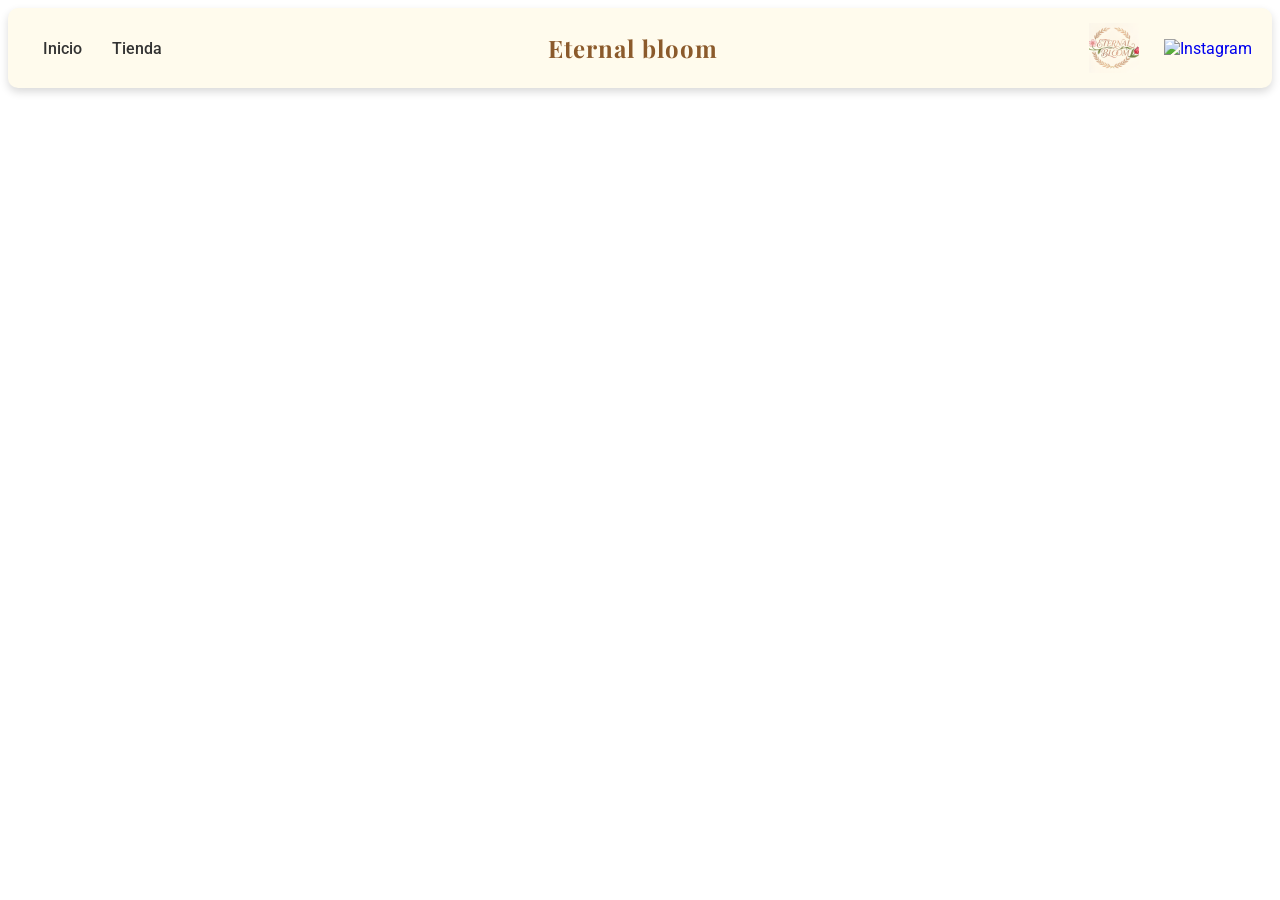
==== index.html @ 95a89d0c "Agregar estructura de navegación y estilos para la página principal" ====
<!DOCTYPE html>
<html lang="en">
<head>
    <meta charset="UTF-8">
    <meta name="viewport" content="width=device-width, initial-scale=1.0">
    <title>Document</title>
    <link href="https://fonts.googleapis.com/css2?family=Roboto:wght@400;500&family=Playfair+Display:wght@600;700&display=swap" rel="stylesheet">
    <link rel="stylesheet" href="Styles/indexStyles.css">
</head>
<body>
    <nav class="navbar">
        <div class="nav-left">
            <a href="#home" class="nav-btn">Inicio</a>
            <a href="#shop" class="nav-btn">Tienda</a>
        </div>
        <div class="nav-branding">
            <h1 class="brand-name">Eternal bloom</h1>
        </div>
        <div class="nav-right">
            <img src="/Images/logo eternal bloom.png" alt="Logo" class="logo">
            <a href="https://www.instagram.com/eternal_bloom.ec" class="instagram-link" target="_blank"><img src="https://cdn-icons-png.flaticon.com/512/2111/2111463.png" alt="Instagram" class="instagram-icon"></a>
        </div>
    </nav>
</body>
</html>
---- Styles/indexStyles.css ----
.navbar {
    display: flex;
    justify-content: space-between;
    align-items: center;
    padding: 15px 20px;
    background-color: rgb(255, 251, 237);
    border-radius: 10px;
    box-shadow: 0 4px 8px rgba(0, 0, 0, 0.15);
    font-family: 'Roboto', sans-serif;
}

.nav-left {
    display: flex;
    align-items: center;
}

.nav-branding {
    display: flex;
    align-items: center;
    justify-content: center;
    flex: 1;
}

.brand-name {
    font-family: 'Playfair Display', serif;
    color: #8B5A2B;
    font-size: 24px;
    font-weight: 700;
    margin: 0;
    letter-spacing: 1px;
}

.nav-right {
    display: flex;
    align-items: center;
}

.nav-btn {
    margin: 0 15px;
    text-decoration: none;
    color: #333;
    font-weight: 500;
    font-size: 16px;
    transition: color 0.3s;
}

.nav-btn:hover {
    color: #007bff;
}

.logo {
    height: 50px;
    margin-right: 15px;
}

.instagram-link {
    text-decoration: none;
    margin-left: 10px;
}

.instagram-icon {
    height: 24px;
    transition: opacity 0.3s;
}

.instagram-link:hover .instagram-icon {
    opacity: 0.7;
}
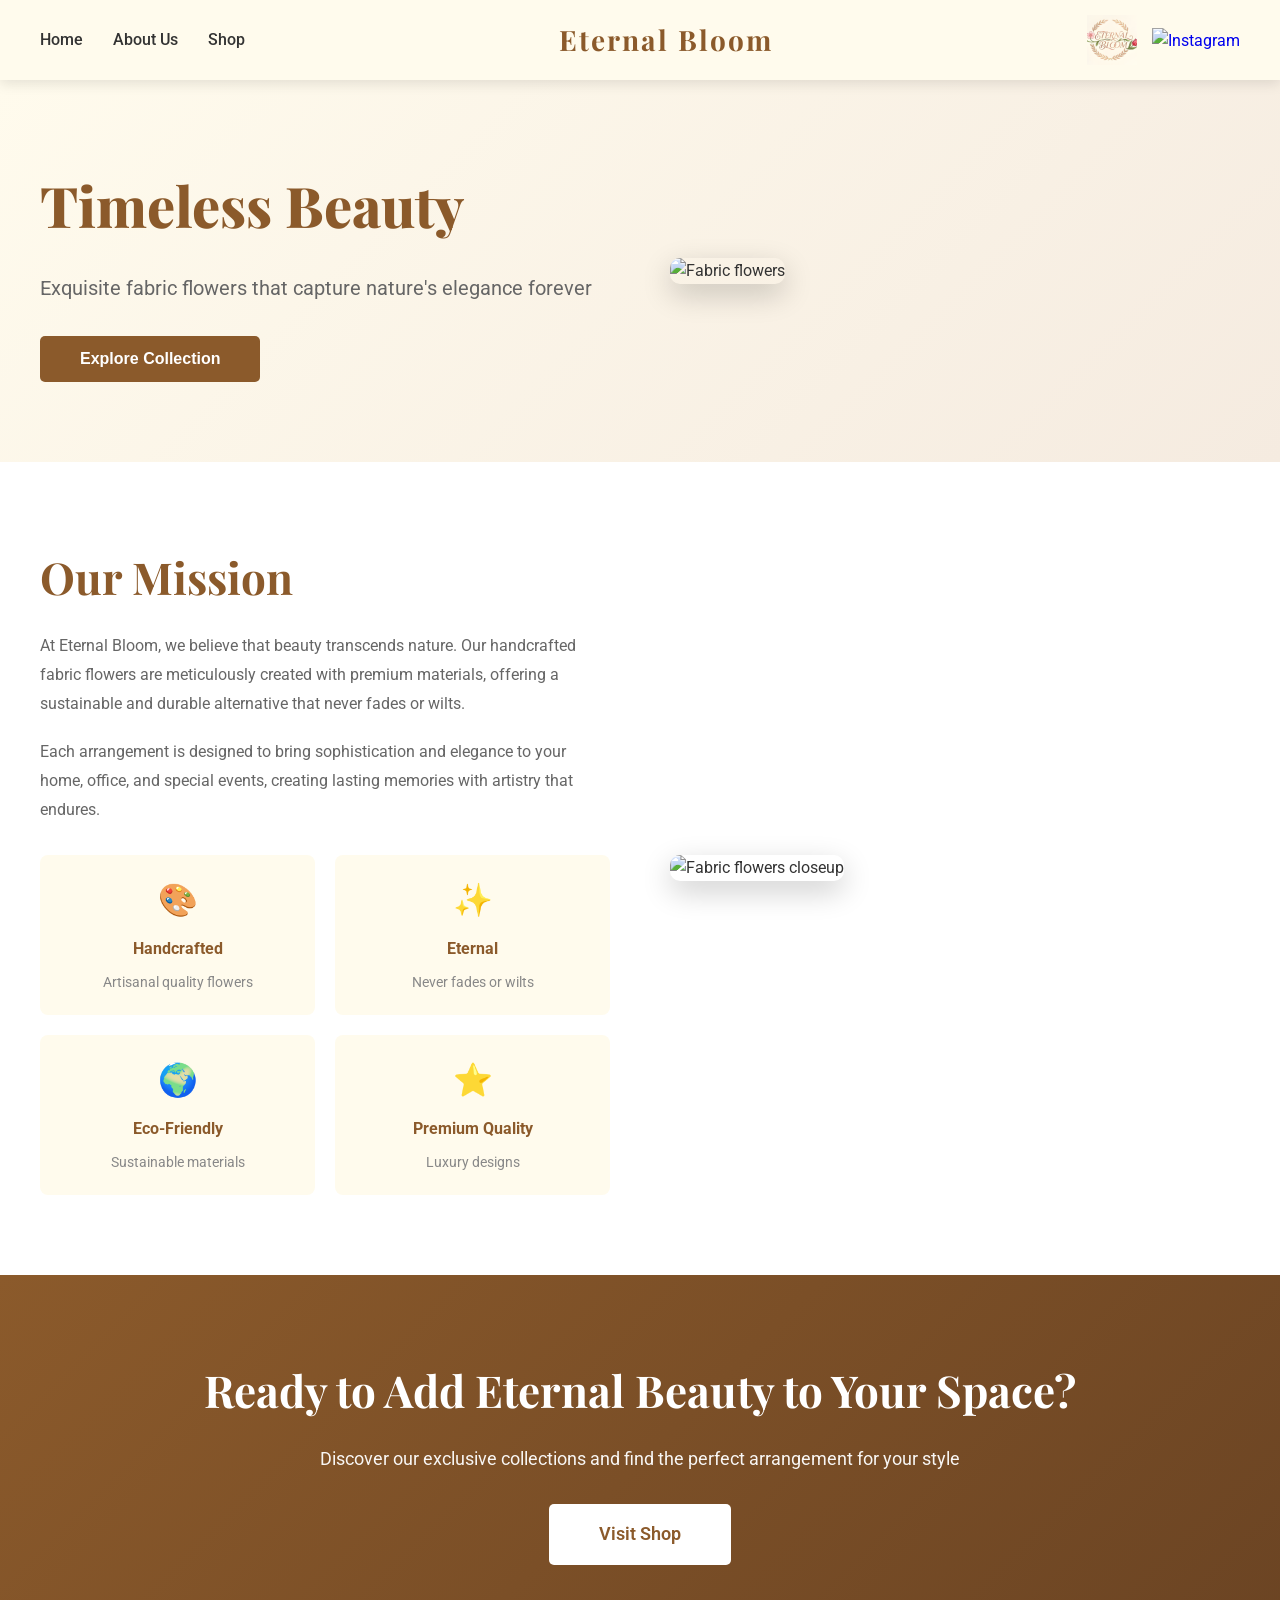
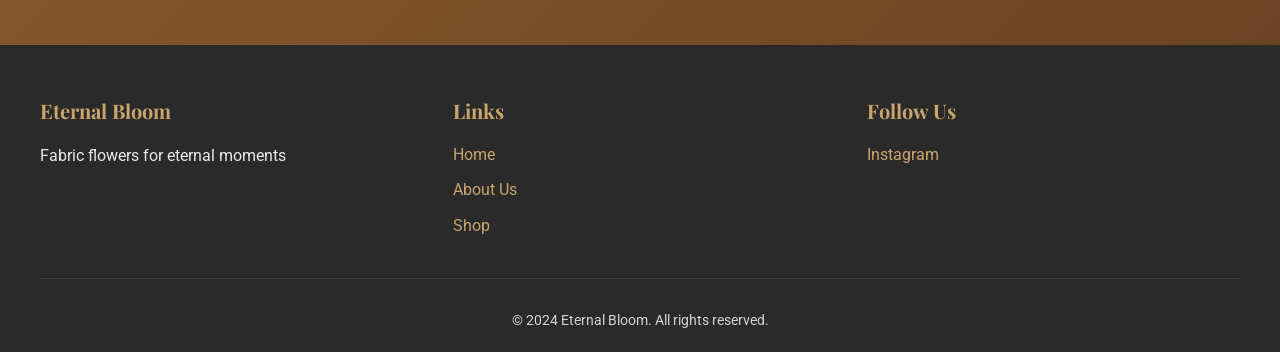
==== commit d16507c8: "Add Eternal Bloom website with fabric flowers" ====
--- a/index.html
+++ b/index.html
@@ -1,17 +1,19 @@
 <!DOCTYPE html>
-<html lang="en">
+<html lang="es">
 <head>
     <meta charset="UTF-8">
     <meta name="viewport" content="width=device-width, initial-scale=1.0">
-    <title>Document</title>
-    <link href="https://fonts.googleapis.com/css2?family=Roboto:wght@400;500&family=Playfair+Display:wght@600;700&display=swap" rel="stylesheet">
+    <title>Eternal Bloom - Fabric Flowers</title>
+    <link href="https://fonts.googleapis.com/css2?family=Roboto:wght@300;400;500;700&family=Playfair+Display:wght@600;700;800&display=swap" rel="stylesheet">
     <link rel="stylesheet" href="Styles/indexStyles.css">
 </head>
 <body>
+    <!-- Navigation -->
     <nav class="navbar">
         <div class="nav-left">
-            <a href="#home" class="nav-btn">Inicio</a>
-            <a href="#shop" class="nav-btn">Tienda</a>
+            <a href="#home" class="nav-btn">Home</a>
+            <a href="#about" class="nav-btn">About Us</a>
+            <a href="#shop" class="nav-btn">Shop</a>
         </div>
         <div class="nav-branding">
             <h1 class="brand-name">Eternal bloom</h1>
@@ -21,5 +23,87 @@
             <a href="https://www.instagram.com/eternal_bloom.ec" class="instagram-link" target="_blank"><img src="https://cdn-icons-png.flaticon.com/512/2111/2111463.png" alt="Instagram" class="instagram-icon"></a>
         </div>
     </nav>
+
+    <!-- Hero Section -->
+    <section id="home" class="hero">
+        <div class="hero-content">
+            <h2 class="hero-title">Timeless Beauty</h2>
+            <p class="hero-subtitle">Exquisite fabric flowers that capture nature's elegance forever</p>
+            <button class="cta-button">Explore Collection</button>
+        </div>
+        <div class="hero-image">
+            <img src="https://thumbs.dreamstime.com/b/flores-eternas-peque%C3%B1o-ramo-feliz-todos-los-d%C3%ADas-inmortales-ramos-de-azules-y-blancas-con-perlas-aisladas-fondo-blanco-243367263.jpg" alt="Fabric flowers">
+        </div>
+    </section>
+
+    <!-- About Section -->
+    <section id="about" class="about">
+        <div class="about-content">
+            <div class="about-text">
+                <h2>Our Mission</h2>
+                <p>At Eternal Bloom, we believe that beauty transcends nature. Our handcrafted fabric flowers are meticulously created with premium materials, offering a sustainable and durable alternative that never fades or wilts.</p>
+                <p>Each arrangement is designed to bring sophistication and elegance to your home, office, and special events, creating lasting memories with artistry that endures.</p>
+                <div class="features-grid">
+                    <div class="feature-item">
+                        <span class="feature-icon">🎨</span>
+                        <h4>Handcrafted</h4>
+                        <p>Artisanal quality flowers</p>
+                    </div>
+                    <div class="feature-item">
+                        <span class="feature-icon">✨</span>
+                        <h4>Eternal</h4>
+                        <p>Never fades or wilts</p>
+                    </div>
+                    <div class="feature-item">
+                        <span class="feature-icon">🌍</span>
+                        <h4>Eco-Friendly</h4>
+                        <p>Sustainable materials</p>
+                    </div>
+                    <div class="feature-item">
+                        <span class="feature-icon">⭐</span>
+                        <h4>Premium Quality</h4>
+                        <p>Luxury designs</p>
+                    </div>
+                </div>
+            </div>
+            <div class="about-image">
+                <img src="https://http2.mlstatic.com/D_NQ_NP_805220-MLA95838621121_102025-O.webp" alt="Fabric flowers closeup">
+            </div>
+        </div>
+    </section>
+
+    <!-- CTA Section -->
+    <section class="cta-section">
+        <div class="cta-content">
+            <h2>Ready to Add Eternal Beauty to Your Space?</h2>
+            <p>Discover our exclusive collections and find the perfect arrangement for your style</p>
+            <a href="#shop" class="cta-button-large">Visit Shop</a>
+        </div>
+    </section>
+
+    <!-- Footer -->
+    <footer class="footer">
+        <div class="footer-content">
+            <div class="footer-section">
+                <h4>Eternal Bloom</h4>
+                <p>Fabric flowers for eternal moments</p>
+            </div>
+            <div class="footer-section">
+                <h4>Links</h4>
+                <ul>
+                    <li><a href="#home">Home</a></li>
+                    <li><a href="#about">About Us</a></li>
+                    <li><a href="#shop">Shop</a></li>
+                </ul>
+            </div>
+            <div class="footer-section">
+                <h4>Follow Us</h4>
+                <a href="https://www.instagram.com/eternal_bloom.ec" target="_blank">Instagram</a>
+            </div>
+        </div>
+        <div class="footer-bottom">
+            <p>&copy; 2024 Eternal Bloom. All rights reserved.</p>
+        </div>
+    </footer>
 </body>
 </html>
--- a/Styles/indexStyles.css
+++ b/Styles/indexStyles.css
@@ -1,68 +1,484 @@
+* {
+    margin: 0;
+    padding: 0;
+    box-sizing: border-box;
+}
+
+body {
+    font-family: 'Roboto', sans-serif;
+    line-height: 1.6;
+    color: #333;
+    overflow-x: hidden;
+}
+
+/* Navegación */
 .navbar {
     display: flex;
     justify-content: space-between;
     align-items: center;
-    padding: 15px 20px;
+    padding: 15px 40px;
     background-color: rgb(255, 251, 237);
-    border-radius: 10px;
-    box-shadow: 0 4px 8px rgba(0, 0, 0, 0.15);
+    box-shadow: 0 4px 12px rgba(0, 0, 0, 0.1);
     font-family: 'Roboto', sans-serif;
+    position: sticky;
+    top: 0;
+    z-index: 100;
 }
 
 .nav-left {
     display: flex;
     align-items: center;
-}
-
-.nav-branding {
-    display: flex;
-    align-items: center;
-    justify-content: center;
-    flex: 1;
-}
-
-.brand-name {
-    font-family: 'Playfair Display', serif;
-    color: #8B5A2B;
-    font-size: 24px;
-    font-weight: 700;
-    margin: 0;
-    letter-spacing: 1px;
+    gap: 30px;
 }
 
 .nav-right {
     display: flex;
     align-items: center;
+    gap: 15px;
 }
 
 .nav-btn {
-    margin: 0 15px;
     text-decoration: none;
     color: #333;
     font-weight: 500;
     font-size: 16px;
-    transition: color 0.3s;
+    transition: all 0.3s ease;
+    position: relative;
 }
 
 .nav-btn:hover {
-    color: #007bff;
+    color: #8B5A2B;
+}
+
+.nav-btn::after {
+    content: '';
+    position: absolute;
+    bottom: -3px;
+    left: 0;
+    width: 0;
+    height: 2px;
+    background-color: #8B5A2B;
+    transition: width 0.3s ease;
+}
+
+.nav-btn:hover::after {
+    width: 100%;
 }
 
 .logo {
     height: 50px;
-    margin-right: 15px;
+    transition: transform 0.3s ease;
+}
+
+.logo:hover {
+    transform: scale(1.05);
+}
+
+.nav-branding {
+    display: flex;
+    align-items: center;
+    justify-content: center;
+    flex: 1;
+}
+
+.brand-name {
+    font-family: 'Playfair Display', serif;
+    color: #8B5A2B;
+    font-size: 28px;
+    font-weight: 700;
+    margin: 0;
+    letter-spacing: 2px;
+    text-transform: capitalize;
 }
 
 .instagram-link {
     text-decoration: none;
-    margin-left: 10px;
+    display: flex;
+    align-items: center;
+    justify-content: center;
 }
 
 .instagram-icon {
     height: 24px;
-    transition: opacity 0.3s;
+    transition: transform 0.3s ease;
 }
 
 .instagram-link:hover .instagram-icon {
-    opacity: 0.7;
+    transform: scale(1.2) rotate(5deg);
+}
+
+/* Sección Hero */
+.hero {
+    display: flex;
+    align-items: center;
+    justify-content: space-between;
+    padding: 80px 40px;
+    background: linear-gradient(135deg, rgb(255, 251, 237) 0%, #f5ebe0 100%);
+    gap: 60px;
+}
+
+.hero-content {
+    flex: 1;
+    animation: fadeInUp 1s ease;
+}
+
+.hero-title {
+    font-family: 'Playfair Display', serif;
+    font-size: 56px;
+    color: #8B5A2B;
+    margin-bottom: 20px;
+    font-weight: 800;
+}
+
+.hero-subtitle {
+    font-size: 20px;
+    color: #666;
+    margin-bottom: 30px;
+    line-height: 1.8;
+}
+
+.cta-button {
+    padding: 14px 40px;
+    background-color: #8B5A2B;
+    color: white;
+    border: none;
+    border-radius: 5px;
+    font-size: 16px;
+    font-weight: 600;
+    cursor: pointer;
+    transition: all 0.3s ease;
+}
+
+.cta-button:hover {
+    background-color: #6b4423;
+    transform: translateY(-2px);
+    box-shadow: 0 8px 16px rgba(139, 90, 43, 0.3);
+}
+
+.hero-image {
+    flex: 1;
+    animation: fadeInRight 1s ease;
+}
+
+.hero-image img {
+    width: 100%;
+    border-radius: 10px;
+    box-shadow: 0 10px 30px rgba(0, 0, 0, 0.2);
+}
+
+/* Sección Acerca De */
+.about {
+    padding: 80px 40px;
+    background-color: #fff;
+}
+
+.about-content {
+    display: flex;
+    align-items: center;
+    gap: 60px;
+    max-width: 1200px;
+    margin: 0 auto;
+}
+
+.about-text {
+    flex: 1;
+}
+
+.about-text h2 {
+    font-family: 'Playfair Display', serif;
+    font-size: 44px;
+    color: #8B5A2B;
+    margin-bottom: 20px;
+}
+
+.about-text p {
+    font-size: 16px;
+    color: #666;
+    margin-bottom: 20px;
+    line-height: 1.8;
+}
+
+.features-grid {
+    display: grid;
+    grid-template-columns: repeat(2, 1fr);
+    gap: 20px;
+    margin-top: 30px;
+}
+
+.feature-item {
+    padding: 20px;
+    background-color: rgb(255, 251, 237);
+    border-radius: 8px;
+    text-align: center;
+    transition: all 0.3s ease;
+}
+
+.feature-item:hover {
+    transform: translateY(-5px);
+    box-shadow: 0 8px 16px rgba(139, 90, 43, 0.1);
+}
+
+.feature-icon {
+    font-size: 32px;
+    display: block;
+    margin-bottom: 10px;
+}
+
+.feature-item h4 {
+    color: #8B5A2B;
+    margin-bottom: 8px;
+}
+
+.feature-item p {
+    font-size: 14px;
+    color: #888;
+    margin: 0;
+}
+
+.about-image {
+    flex: 1;
+}
+
+.about-image img {
+    width: 100%;
+    border-radius: 10px;
+    box-shadow: 0 10px 30px rgba(0, 0, 0, 0.2);
+}
+
+/* Sección Galería */
+.gallery-section {
+    padding: 80px 40px;
+    background: linear-gradient(135deg, rgb(255, 251, 237) 0%, #faf6f0 100%);
+}
+
+.section-title {
+    font-family: 'Playfair Display', serif;
+    font-size: 48px;
+    color: #8B5A2B;
+    text-align: center;
+    margin-bottom: 10px;
+}
+
+.section-subtitle {
+    text-align: center;
+    color: #888;
+    font-size: 18px;
+    margin-bottom: 50px;
+}
+
+.gallery-grid {
+    display: grid;
+    grid-template-columns: repeat(auto-fit, minmax(300px, 1fr));
+    gap: 30px;
+    max-width: 1200px;
+    margin: 0 auto;
+}
+
+.gallery-item {
+    position: relative;
+    overflow: hidden;
+    border-radius: 10px;
+    height: 300px;
+    cursor: pointer;
+    box-shadow: 0 5px 15px rgba(0, 0, 0, 0.1);
+}
+
+.gallery-item img {
+    width: 100%;
+    height: 100%;
+    object-fit: cover;
+    transition: transform 0.4s ease;
+}
+
+.gallery-item:hover img {
+    transform: scale(1.1);
+}
+
+.gallery-overlay {
+    position: absolute;
+    top: 0;
+    left: 0;
+    right: 0;
+    bottom: 0;
+    background: linear-gradient(135deg, rgba(139, 90, 43, 0.8), rgba(139, 90, 43, 0.6));
+    display: flex;
+    flex-direction: column;
+    align-items: center;
+    justify-content: center;
+    opacity: 0;
+    transition: opacity 0.4s ease;
+}
+
+.gallery-item:hover .gallery-overlay {
+    opacity: 1;
+}
+
+.gallery-overlay h3 {
+    color: white;
+    font-size: 24px;
+    margin-bottom: 10px;
+    font-family: 'Playfair Display', serif;
+}
+
+.gallery-overlay p {
+    color: rgba(255, 255, 255, 0.9);
+    font-size: 14px;
+}
+
+/* Sección CTA */
+.cta-section {
+    padding: 80px 40px;
+    background: linear-gradient(135deg, #8B5A2B 0%, #6b4423 100%);
+    text-align: center;
+    color: white;
+}
+
+.cta-content h2 {
+    font-family: 'Playfair Display', serif;
+    font-size: 44px;
+    margin-bottom: 20px;
+}
+
+.cta-content p {
+    font-size: 18px;
+    margin-bottom: 30px;
+    opacity: 0.95;
+}
+
+.cta-button-large {
+    display: inline-block;
+    padding: 16px 50px;
+    background-color: white;
+    color: #8B5A2B;
+    text-decoration: none;
+    border-radius: 5px;
+    font-weight: 600;
+    font-size: 18px;
+    transition: all 0.3s ease;
+}
+
+.cta-button-large:hover {
+    transform: translateY(-3px);
+    box-shadow: 0 10px 25px rgba(0, 0, 0, 0.3);
+}
+
+/* Footer */
+.footer {
+    background-color: #2a2a2a;
+    color: white;
+    padding: 50px 40px 20px;
+}
+
+.footer-content {
+    display: grid;
+    grid-template-columns: repeat(auto-fit, minmax(250px, 1fr));
+    gap: 40px;
+    max-width: 1200px;
+    margin: 0 auto 30px;
+}
+
+.footer-section h4 {
+    font-family: 'Playfair Display', serif;
+    font-size: 20px;
+    margin-bottom: 15px;
+    color: #c9a66c;
+}
+
+.footer-section p {
+    line-height: 1.8;
+    opacity: 0.9;
+}
+
+.footer-section ul {
+    list-style: none;
+}
+
+.footer-section ul li {
+    margin-bottom: 10px;
+}
+
+.footer-section a {
+    color: #c9a66c;
+    text-decoration: none;
+    transition: color 0.3s ease;
+}
+
+.footer-section a:hover {
+    color: #e8c9a0;
+}
+
+.footer-bottom {
+    text-align: center;
+    padding-top: 30px;
+    border-top: 1px solid #444;
+    opacity: 0.8;
+    font-size: 14px;
+}
+
+/* Animaciones */
+@keyframes fadeInUp {
+    from {
+        opacity: 0;
+        transform: translateY(30px);
+    }
+    to {
+        opacity: 1;
+        transform: translateY(0);
+    }
+}
+
+@keyframes fadeInRight {
+    from {
+        opacity: 0;
+        transform: translateX(30px);
+    }
+    to {
+        opacity: 1;
+        transform: translateX(0);
+    }
+}
+
+/* Responsive */
+@media (max-width: 768px) {
+    .navbar {
+        flex-wrap: wrap;
+        padding: 10px 20px;
+    }
+
+    .hero {
+        flex-direction: column;
+        padding: 40px 20px;
+    }
+
+    .hero-title {
+        font-size: 36px;
+    }
+
+    .hero-subtitle {
+        font-size: 16px;
+    }
+
+    .about-content {
+        flex-direction: column;
+    }
+
+    .features-grid {
+        grid-template-columns: 1fr;
+    }
+
+    .section-title {
+        font-size: 32px;
+    }
+
+    .gallery-grid {
+        grid-template-columns: 1fr;
+    }
+
+    .cta-content h2 {
+        font-size: 28px;
+    }
+
+    .footer-content {
+        grid-template-columns: 1fr;
+    }
 }
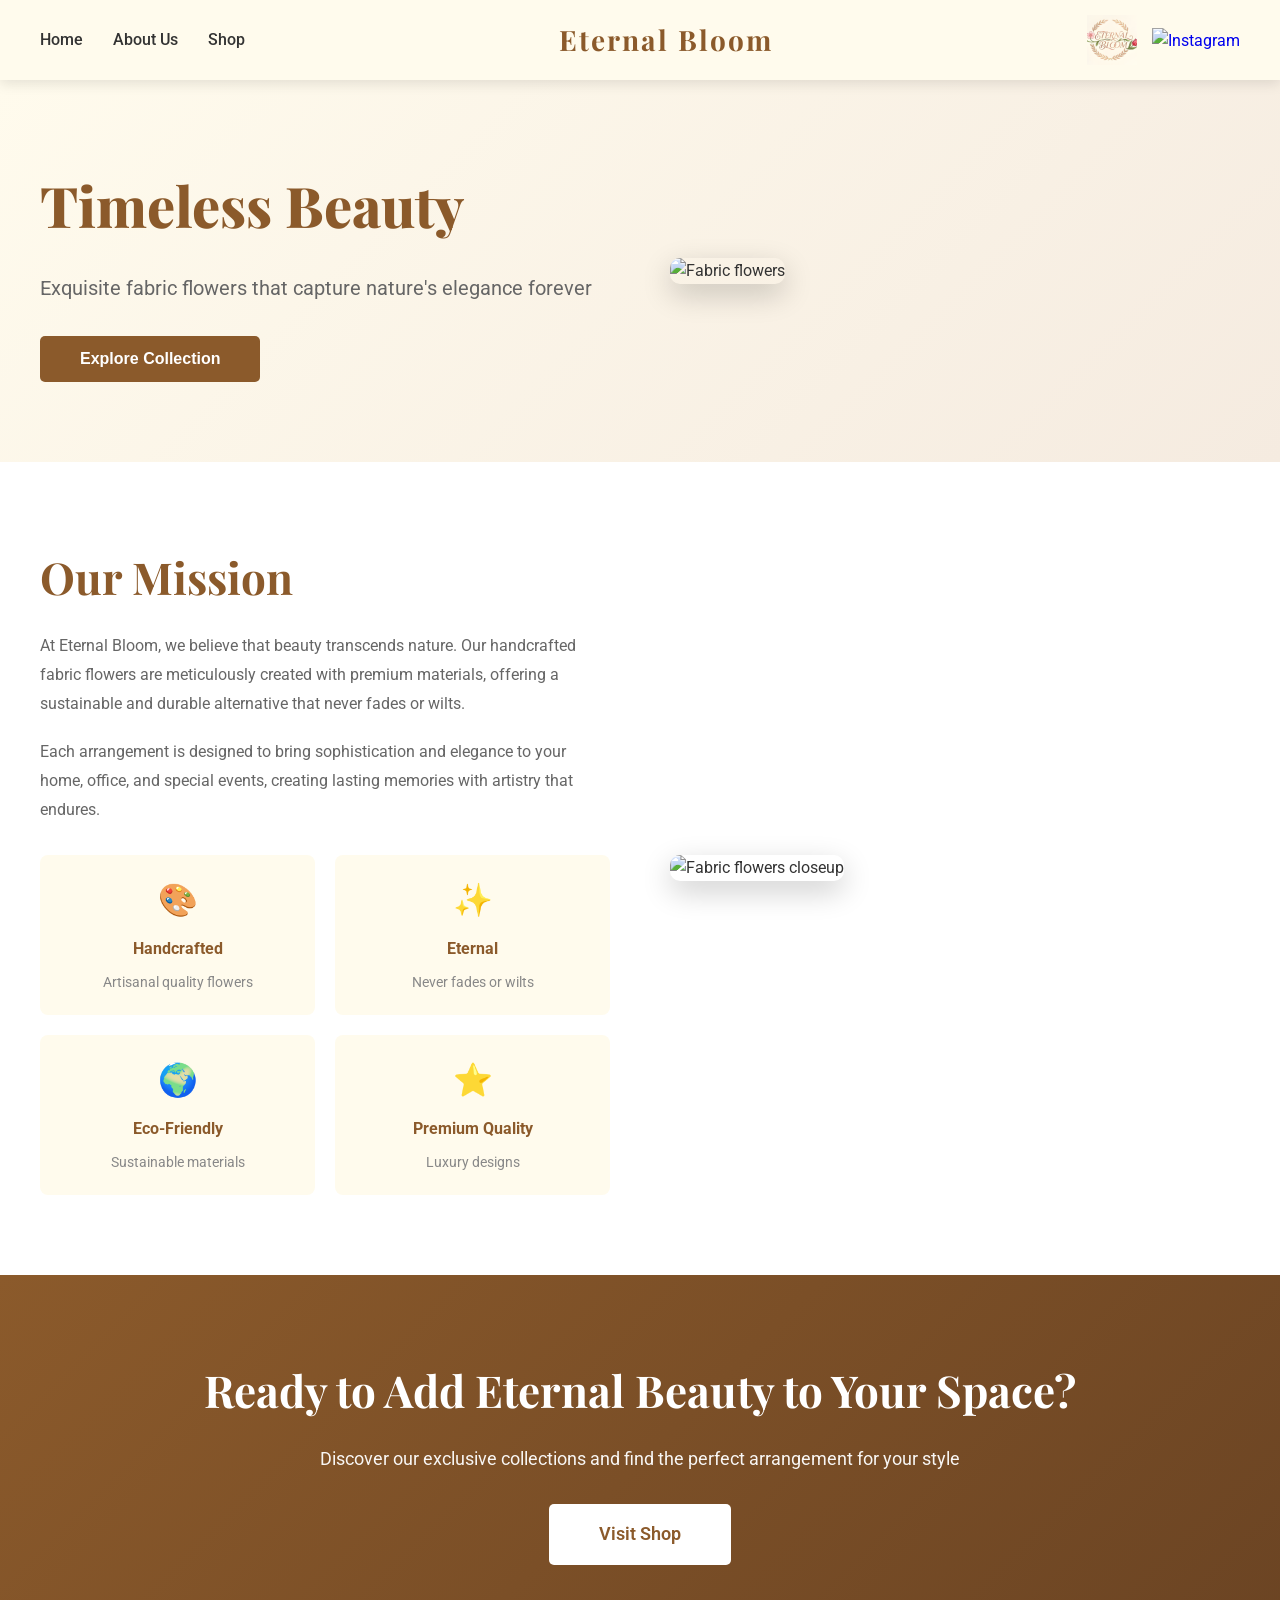
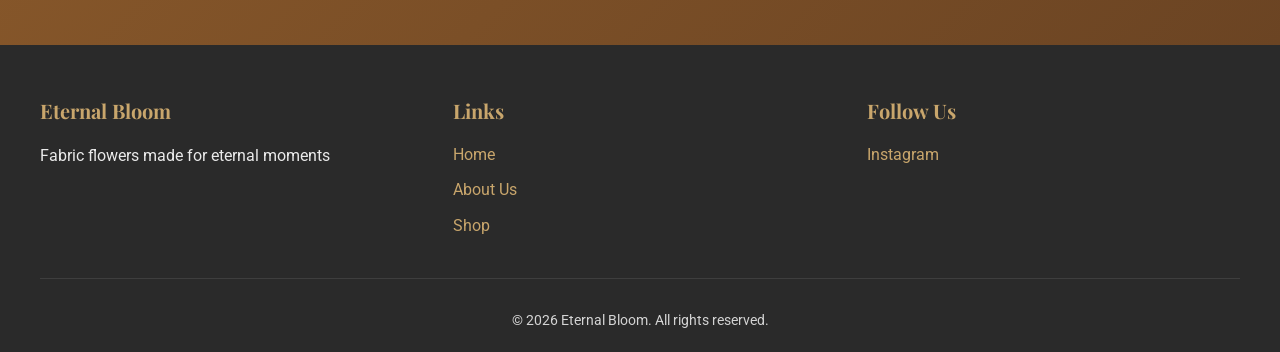
==== commit 6d4fbe4c: "Update favicon with logo" ====
--- a/index.html
+++ b/index.html
@@ -4,6 +4,7 @@
     <meta charset="UTF-8">
     <meta name="viewport" content="width=device-width, initial-scale=1.0">
     <title>Eternal Bloom - Fabric Flowers</title>
+    <link rel="icon" href="Images/logo eternal bloom.png" type="image/png">
     <link href="https://fonts.googleapis.com/css2?family=Roboto:wght@300;400;500;700&family=Playfair+Display:wght@600;700;800&display=swap" rel="stylesheet">
     <link rel="stylesheet" href="Styles/indexStyles.css">
 </head>
@@ -19,7 +20,7 @@
             <h1 class="brand-name">Eternal bloom</h1>
         </div>
         <div class="nav-right">
-            <img src="/Images/logo eternal bloom.png" alt="Logo" class="logo">
+            <img src="Images/logo eternal bloom.png" alt="Logo" class="logo">
             <a href="https://www.instagram.com/eternal_bloom.ec" class="instagram-link" target="_blank"><img src="https://cdn-icons-png.flaticon.com/512/2111/2111463.png" alt="Instagram" class="instagram-icon"></a>
         </div>
     </nav>
@@ -86,7 +87,7 @@
         <div class="footer-content">
             <div class="footer-section">
                 <h4>Eternal Bloom</h4>
-                <p>Fabric flowers for eternal moments</p>
+                <p>Fabric flowers made for eternal moments</p>
             </div>
             <div class="footer-section">
                 <h4>Links</h4>
@@ -102,7 +103,7 @@
             </div>
         </div>
         <div class="footer-bottom">
-            <p>&copy; 2024 Eternal Bloom. All rights reserved.</p>
+            <p>&copy; 2026 Eternal Bloom. All rights reserved.</p>
         </div>
     </footer>
 </body>
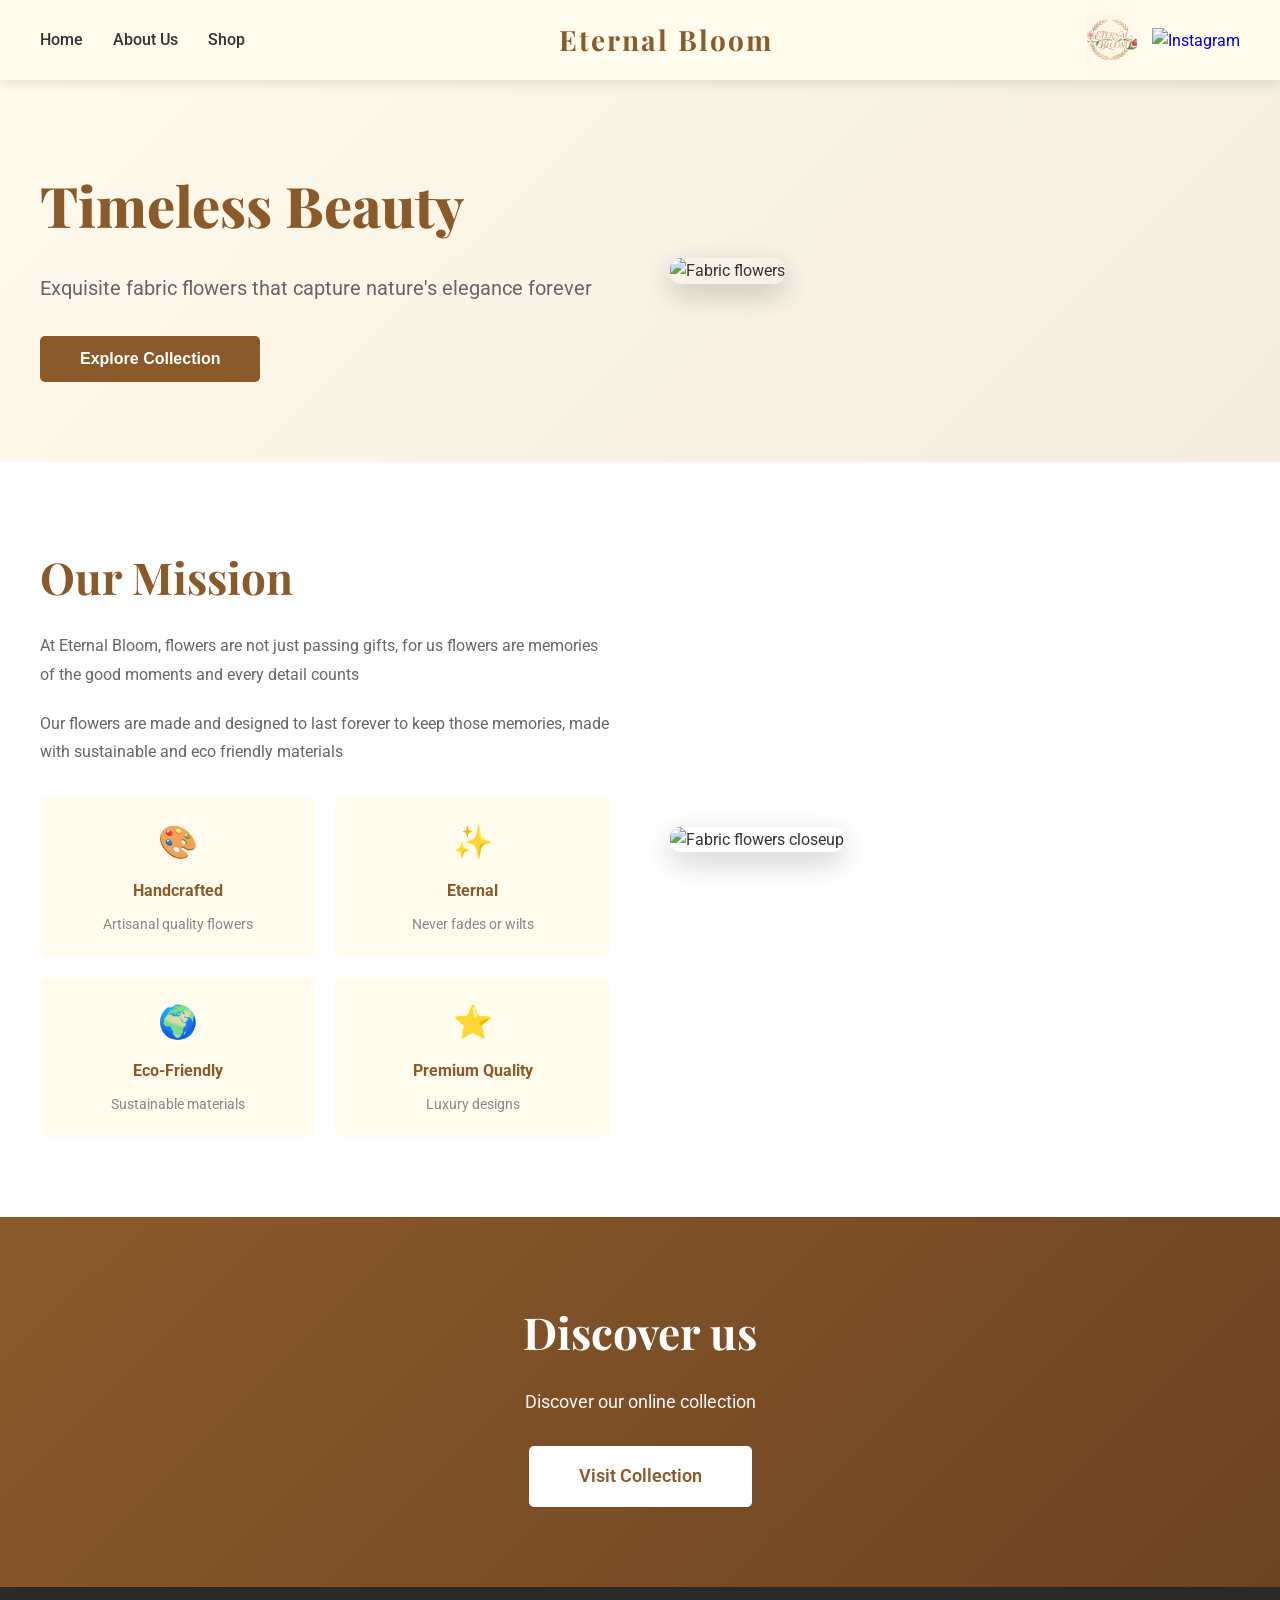
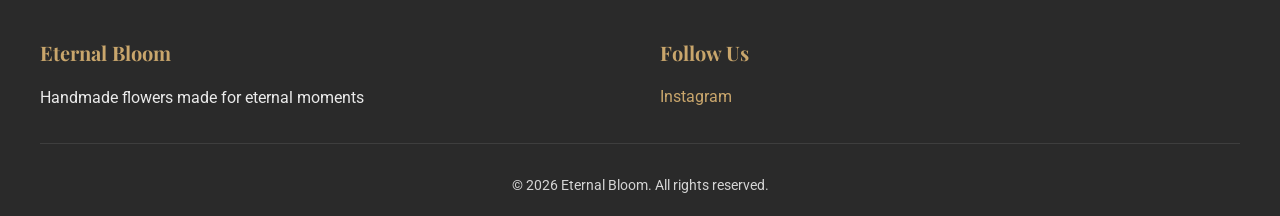
==== commit 61294e67: "Update index.html" ====
--- a/index.html
+++ b/index.html
@@ -42,8 +42,8 @@
         <div class="about-content">
             <div class="about-text">
                 <h2>Our Mission</h2>
-                <p>At Eternal Bloom, we believe that beauty transcends nature. Our handcrafted fabric flowers are meticulously created with premium materials, offering a sustainable and durable alternative that never fades or wilts.</p>
-                <p>Each arrangement is designed to bring sophistication and elegance to your home, office, and special events, creating lasting memories with artistry that endures.</p>
+                <p>At Eternal Bloom, flowers are not just passing gifts, for us flowers are memories of the good moments and every detail counts</p>
+                <p>Our flowers are made and designed to last forever to keep those memories, made with sustainable and eco friendly materials</p>
                 <div class="features-grid">
                     <div class="feature-item">
                         <span class="feature-icon">🎨</span>
@@ -76,9 +76,9 @@
     <!-- CTA Section -->
     <section class="cta-section">
         <div class="cta-content">
-            <h2>Ready to Add Eternal Beauty to Your Space?</h2>
-            <p>Discover our exclusive collections and find the perfect arrangement for your style</p>
-            <a href="#shop" class="cta-button-large">Visit Shop</a>
+            <h2>Discover us</h2>
+            <p>Discover our online collection</p>
+            <a href="#shop" class="cta-button-large">Visit Collection</a>
         </div>
     </section>
 
@@ -87,15 +87,7 @@
         <div class="footer-content">
             <div class="footer-section">
                 <h4>Eternal Bloom</h4>
-                <p>Fabric flowers made for eternal moments</p>
-            </div>
-            <div class="footer-section">
-                <h4>Links</h4>
-                <ul>
-                    <li><a href="#home">Home</a></li>
-                    <li><a href="#about">About Us</a></li>
-                    <li><a href="#shop">Shop</a></li>
-                </ul>
+                <p>Handmade flowers made for eternal moments</p>
             </div>
             <div class="footer-section">
                 <h4>Follow Us</h4>
--- a/Styles/indexStyles.css
+++ b/Styles/indexStyles.css
@@ -441,8 +441,47 @@
 /* Responsive */
 @media (max-width: 768px) {
     .navbar {
-        flex-wrap: wrap;
-        padding: 10px 20px;
+        flex-direction: column;
+        padding: 10px 15px;
+        gap: 12px;
+    }
+
+    .nav-left {
+        gap: 15px;
+        order: 2;
+        width: 100%;
+        justify-content: center;
+        padding-bottom: 10px;
+    }
+
+    .nav-btn {
+        font-size: 14px;
+        margin: 0;
+    }
+
+    .nav-branding {
+        order: 1;
+        flex: none;
+        width: auto;
+    }
+
+    .brand-name {
+        font-size: 18px;
+        letter-spacing: 1px;
+        white-space: nowrap;
+    }
+
+    .nav-right {
+        order: 1;
+        gap: 8px;
+    }
+
+    .logo {
+        height: 35px;
+    }
+
+    .instagram-icon {
+        height: 20px;
     }
 
     .hero {
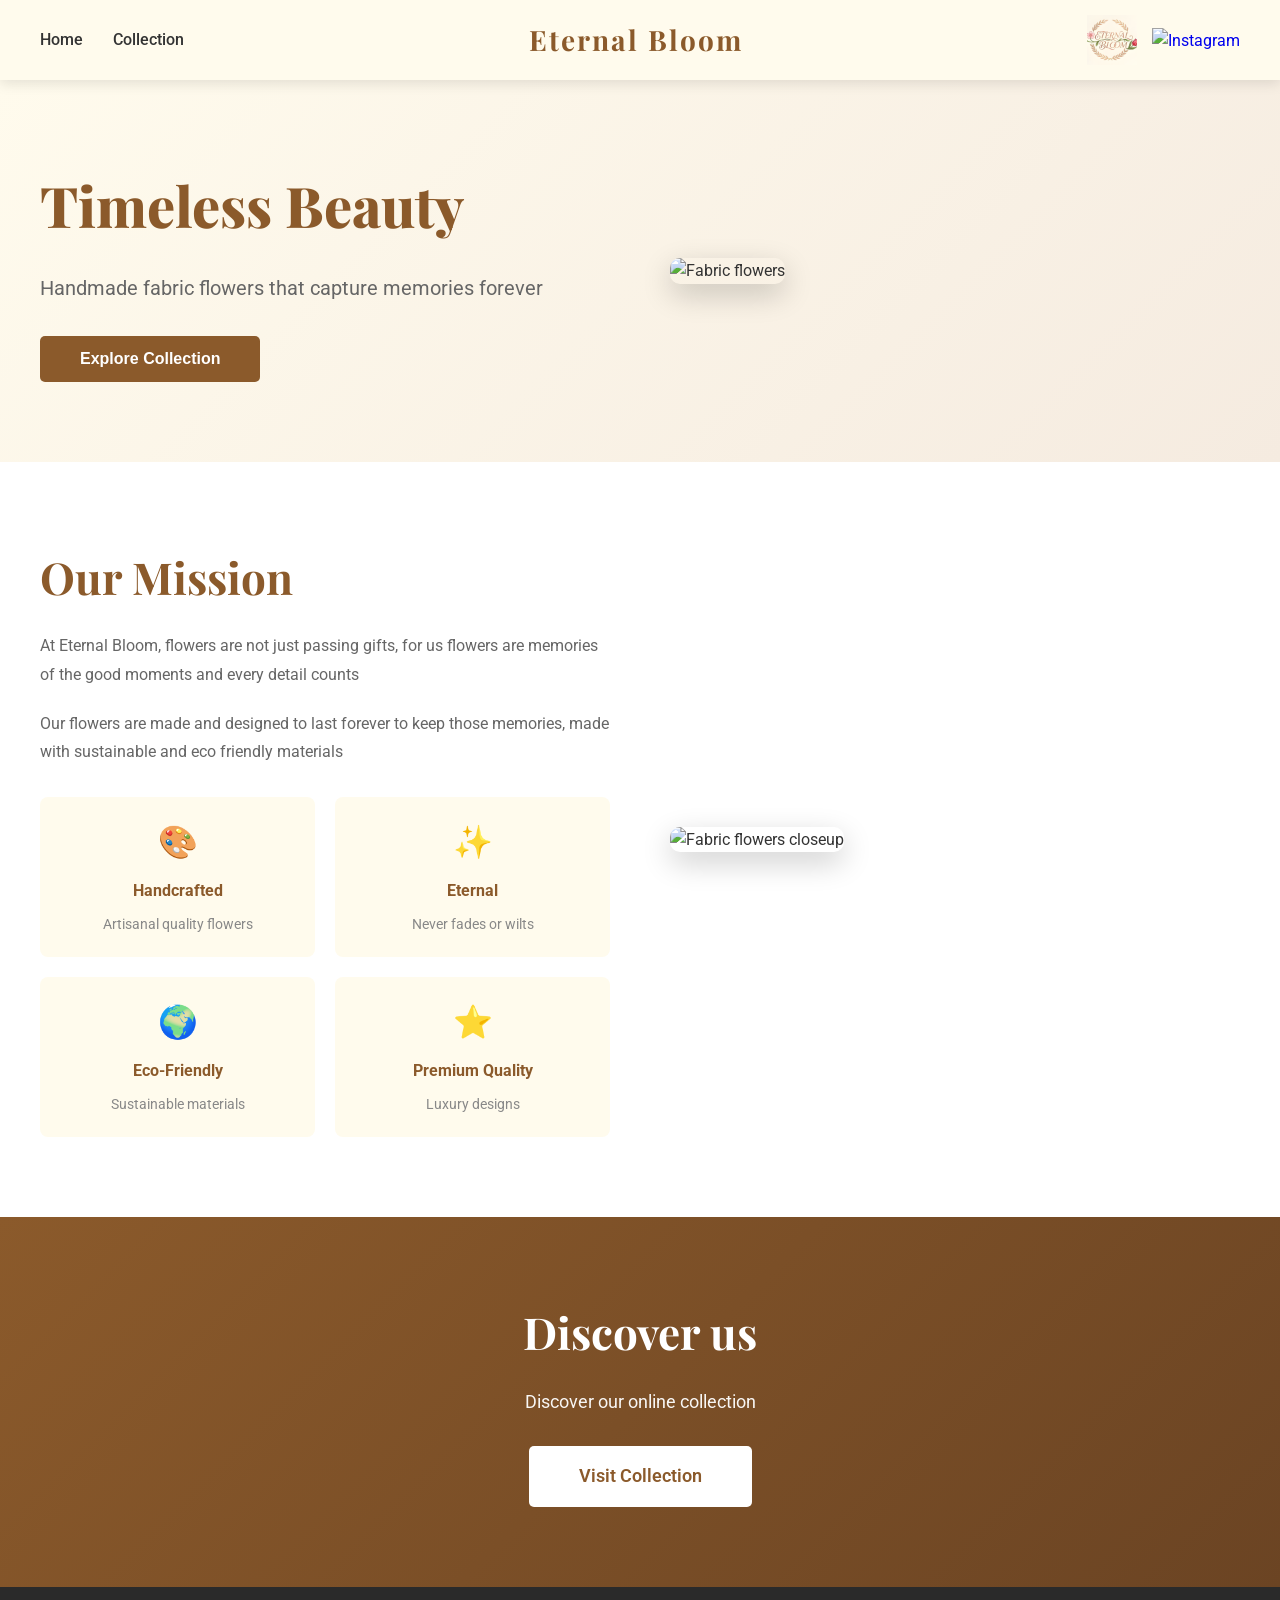
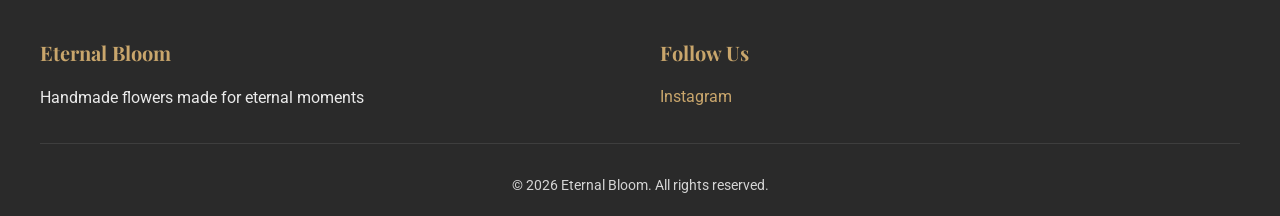
==== commit 9246f032: "Update site content and collection page with English version, carousel images, and style changes" ====
--- a/index.html
+++ b/index.html
@@ -13,8 +13,7 @@
     <nav class="navbar">
         <div class="nav-left">
             <a href="#home" class="nav-btn">Home</a>
-            <a href="#about" class="nav-btn">About Us</a>
-            <a href="#shop" class="nav-btn">Shop</a>
+            <a href="/collection.html" class="nav-btn">Collection</a>
         </div>
         <div class="nav-branding">
             <h1 class="brand-name">Eternal bloom</h1>
@@ -29,7 +28,7 @@
     <section id="home" class="hero">
         <div class="hero-content">
             <h2 class="hero-title">Timeless Beauty</h2>
-            <p class="hero-subtitle">Exquisite fabric flowers that capture nature's elegance forever</p>
+            <p class="hero-subtitle">Handmade fabric flowers that capture memories forever</p>
             <button class="cta-button">Explore Collection</button>
         </div>
         <div class="hero-image">
